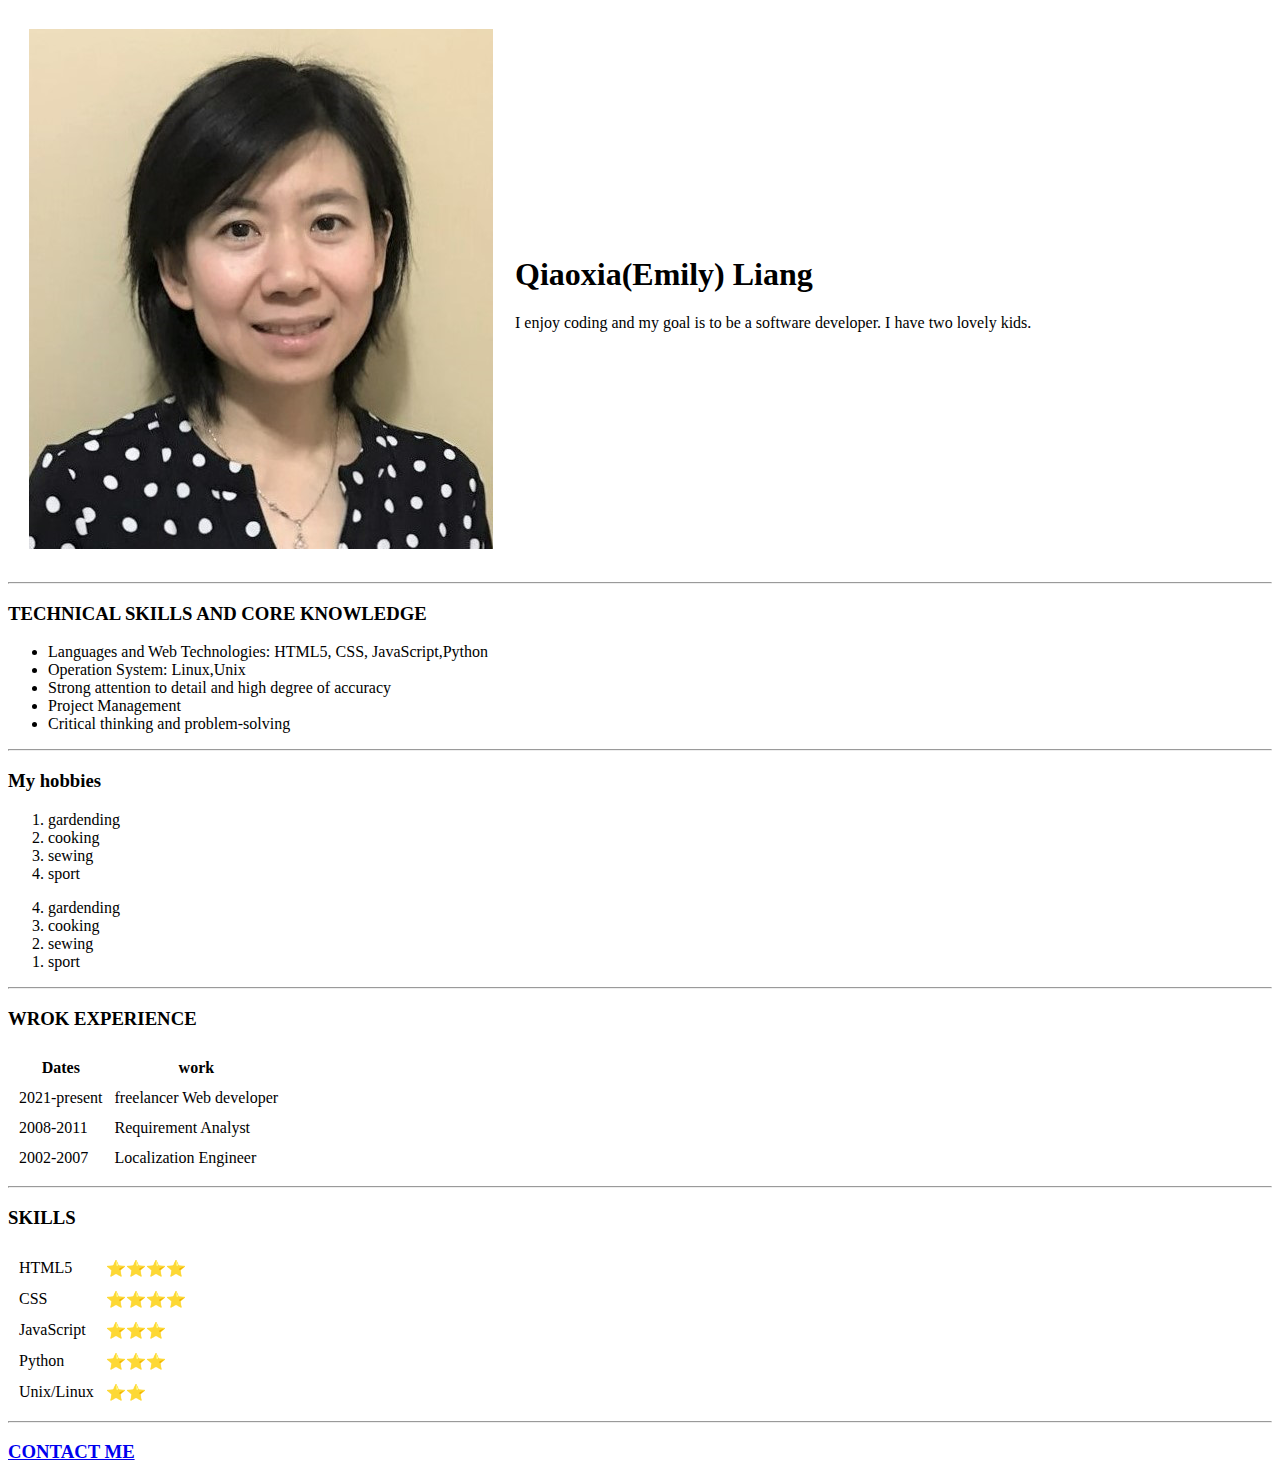
==== index.html @ 142632c4 "add an initial website file" ====
<!DOCTYPE html>
<html lang="en" dir="ltr">

<head>
  <meta charset="utf-8">
  <title>Qiaoxia(Emily)'s Homepage</title>
</head>

<body>
  <table cellspacing='20'>
    <tr>
      <td> <img src="image\profile.jpg" alt="Qiaoxia profile image"></td>
      <td>
        <h1>Qiaoxia(Emily) Liang</h1>
        <p>I enjoy coding and my goal is to be a software developer. I have two lovely kids.</p>
      </td>
    </tr>
  </table>


  <hr>
  <h3>TECHNICAL SKILLS AND CORE KNOWLEDGE</h3>
  <!-- use ul to nest; this is a comment -->
  <ul>
    <li>Languages and Web Technologies: HTML5, CSS, JavaScript,Python</li>
    <li> Operation System: Linux,Unix</li>
    <li>Strong attention to detail and high degree of accuracy </li>
    <li>Project Management </li>
    <li> Critical thinking and problem-solving </li>
  </ul>
  <hr>
  <h3>My hobbies</h3>
  <ol>
    <li>gardending </li>
    <li>cooking</li>
    <li>sewing</li>
    <li>sport</li>
  </ol>
  <ol reversed="reversed">
    <li>gardending </li>
    <li>cooking</li>
    <li>sewing</li>
    <li>sport</li>
  </ol>
    <hr>
  <h3>WROK EXPERIENCE</h3>
  <table  cellspacing='10'>
    <thead>
      <tr>
        <th>Dates</th>
        <th>work</th>
      </tr>
    </thead>
    <tbody>
      <tr>
        <td>2021-present</td>
        <td>freelancer Web developer</td>
      </tr>
      <tr>
        <td>2008-2011</td>
        <td>Requirement Analyst</td>
      </tr>
      <tr>
        <td>2002-2007</td>
        <td>Localization Engineer</td>
      </tr>
    </tbody>
  </table>
  <hr>
<h3>SKILLS</h3>
  <table  cellspacing='10'>
  <tr>
    <td>HTML5</td>
    <td>⭐⭐⭐⭐</td>
      </tr>
      <tr>
        <td>CSS</td>
        <td>⭐⭐⭐⭐</td>
      </tr>
      <tr>
        <td>JavaScript</td>
        <td>⭐⭐⭐</td>
      </tr>
      <tr>
        <td>Python</td>
        <td>⭐⭐⭐</td>
        <tr>
          <td>Unix/Linux</td>
          <td>⭐⭐</td>
        </tr>
      </tr>
</table>

  <hr>
  <h3><a href=contact.html#">CONTACT ME</a></h3>


</body>

</html>
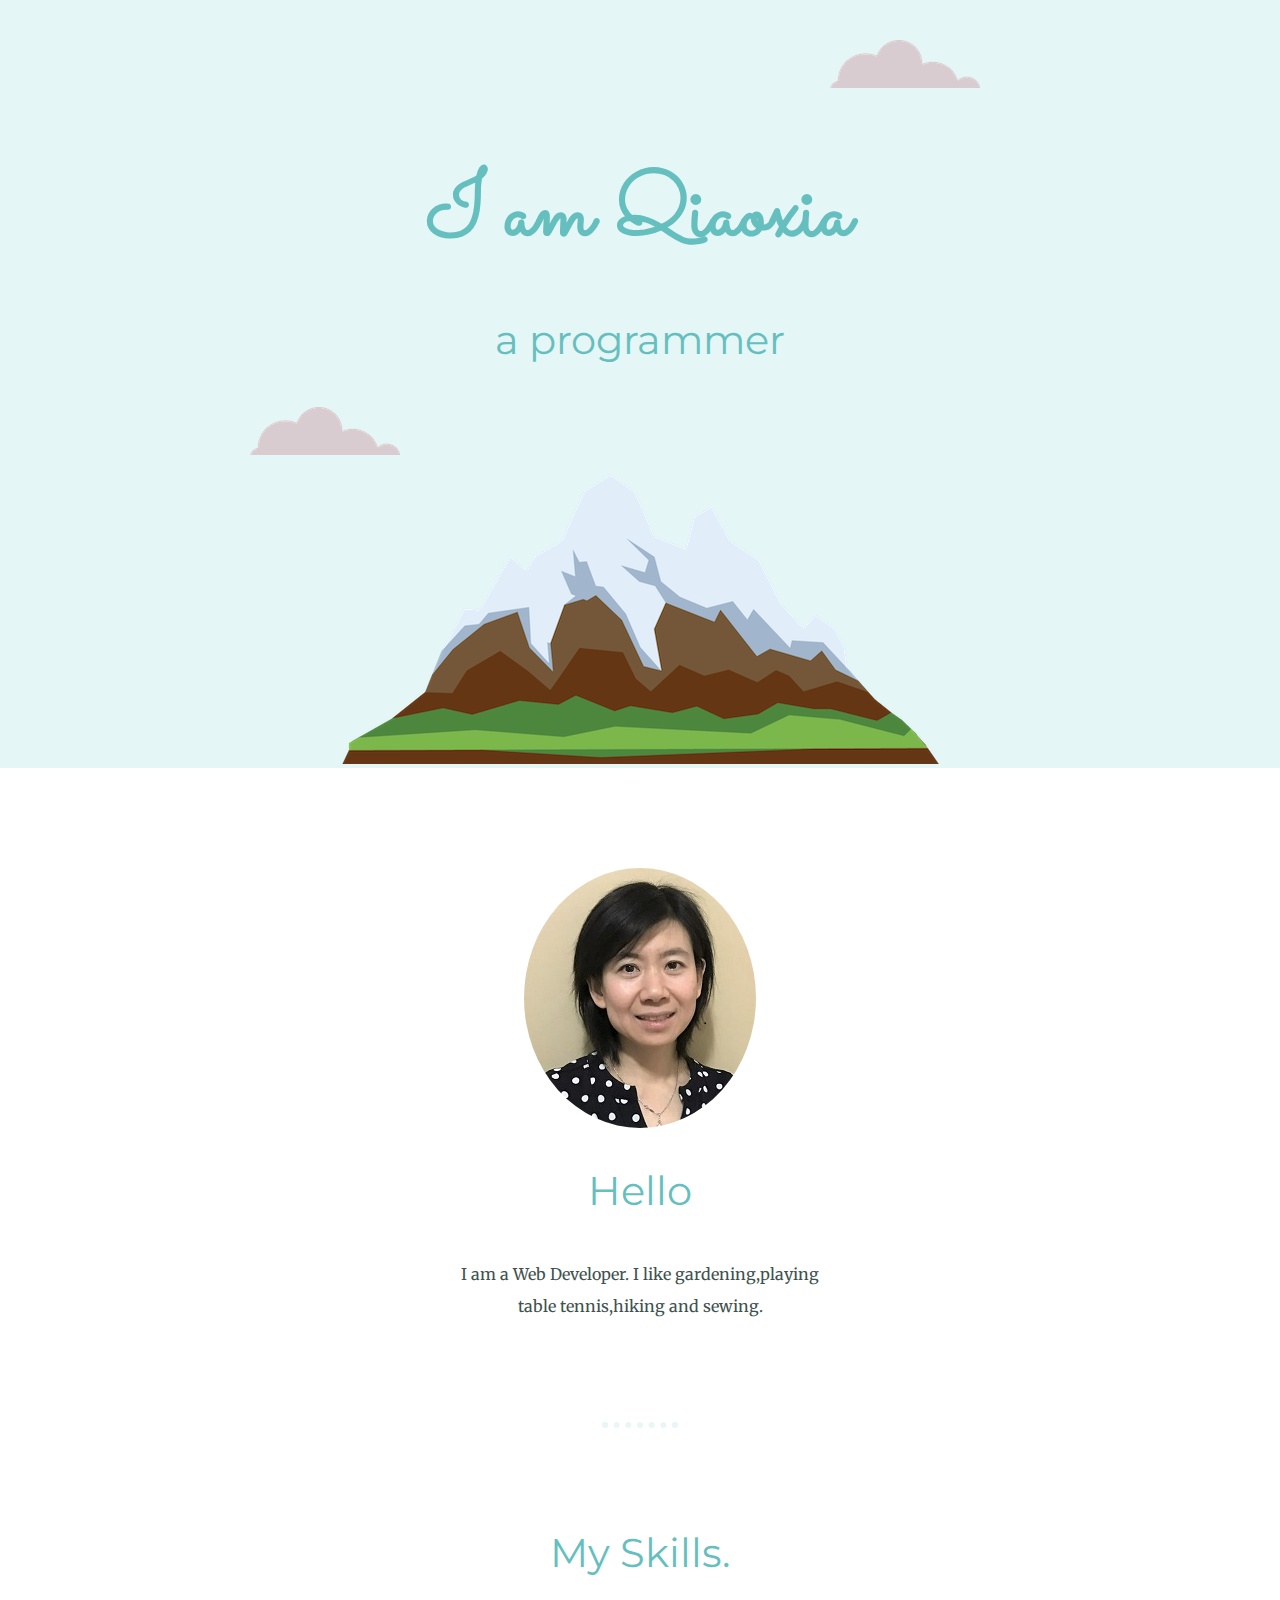
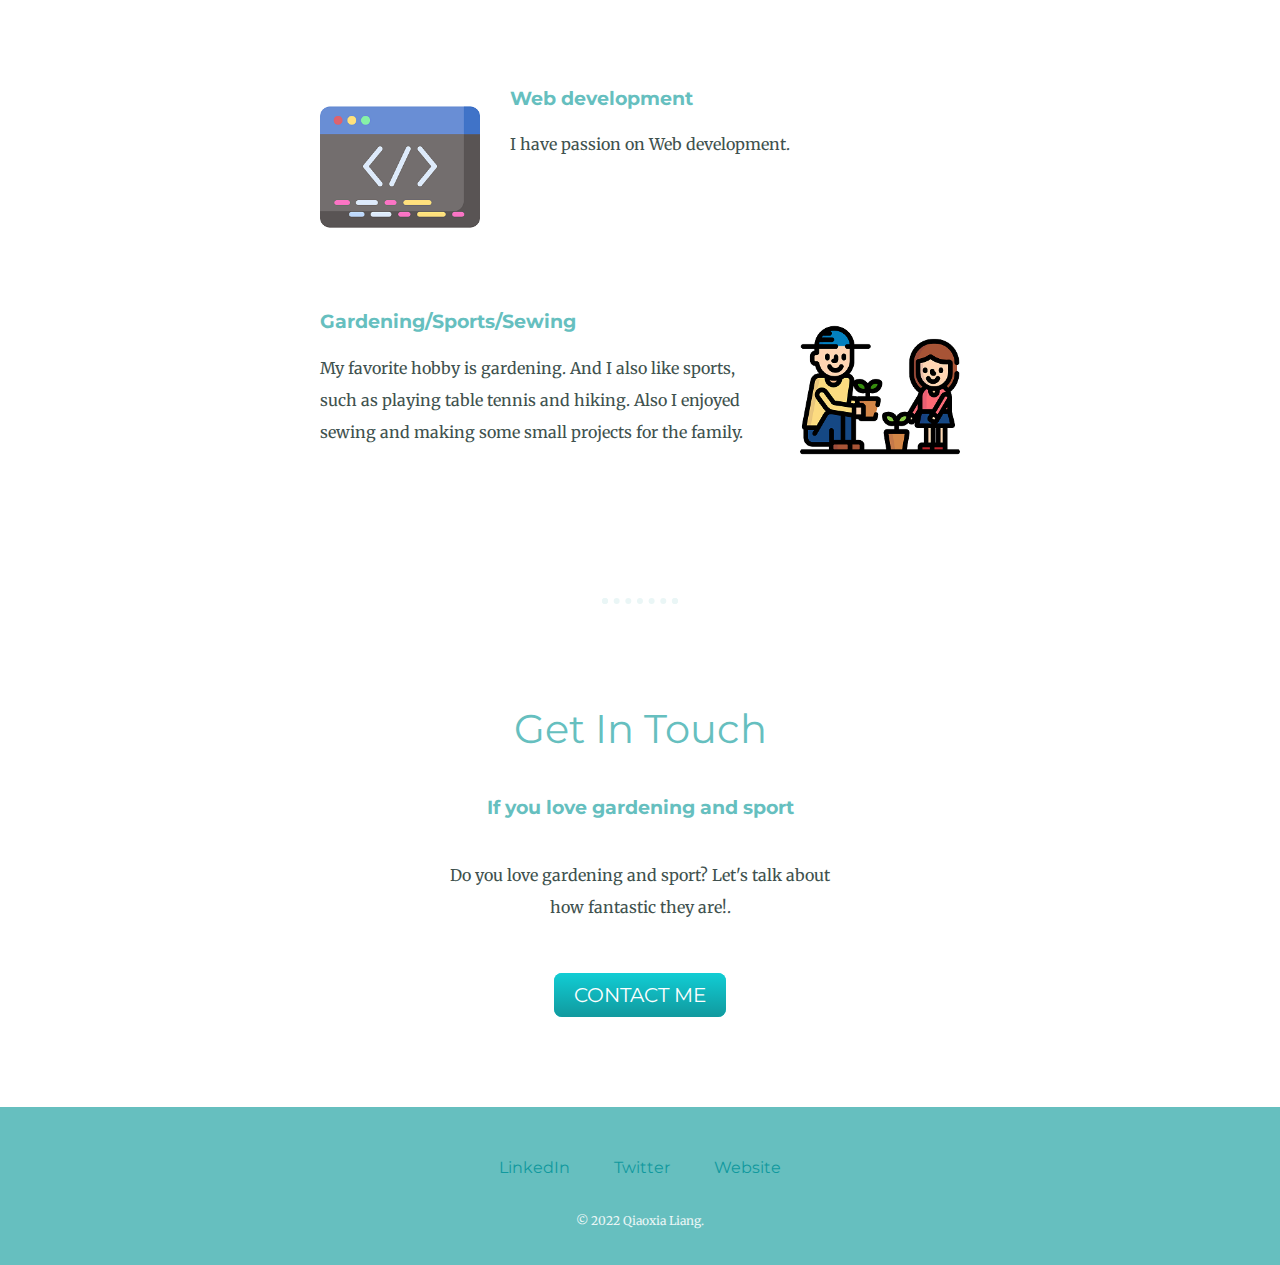
==== commit 6c992613: "Add files via upload" ====
--- a/index.html
+++ b/index.html
@@ -3,98 +3,70 @@
 
 <head>
   <meta charset="utf-8">
-  <title>Qiaoxia(Emily)'s Homepage</title>
+  <title>Qiaoxia Liang</title>
+  <link rel="stylesheet" href="css/styles.css">
+  <link rel="icon" href="favicon.ico">
+  <link rel="preconnect" href="https://fonts.googleapis.com">
+  <link rel="preconnect" href="https://fonts.gstatic.com" crossorigin>
+  <link href="https://fonts.googleapis.com/css2?family=Merriweather&family=Montserrat&family=Sacramento&display=swap" rel="stylesheet">
 </head>
 
 <body>
-  <table cellspacing='20'>
-    <tr>
-      <td> <img src="image\profile.jpg" alt="Qiaoxia profile image"></td>
-      <td>
-        <h1>Qiaoxia(Emily) Liang</h1>
-        <p>I enjoy coding and my goal is to be a software developer. I have two lovely kids.</p>
-      </td>
-    </tr>
-  </table>
+  <div class="top-container">
+    <img class="top-cloud" src="image\cloud.png" alt="cloud-image">
+    <h1>I am Qiaoxia</h1>
+    <h2>a programmer</h2>
+    <img class="bottom-cloud" src="image\cloud.png" alt="cloud-image">
+    <img src="image\mountain.png" alt="mountain-image">
+  </div>
+
+  <div class="middle-container">
+
+    <div class="profile">
+      <img class="profile-image"src="image\profile.jpg" alt="profileimage">
+      <h2>Hello</h2>
+      <p class='intro'>I am a Web Developer. I like gardening,playing table tennis,hiking and sewing.</p>
+    </div>
+
+    <hr>
+
+    <div class="skills">
+      <h2>My Skills.</h2>
+      <div class="skill-row">
+        <img class="programm-image" src="image\programming.png" alt="programming-image">
+        <h3>Web development</h3>
+        <p class="skill-description">I have passion on Web development.</p>
+      </div>
+      <div class="skill-row">
+        <img class="hobby-image" src="image\gardening.png" alt="gardening-image">
+        <h3>Gardening/Sports/Sewing</h3>
+        <p class="hobby-description">My favorite hobby is gardening.  And I also like sports, such as playing table tennis and hiking.  Also I enjoyed sewing and making some small projects for the family.</p>
+      </div>
+    </div>
+
+    <hr>
+
+    <div class="contact-me">
+      <h2>Get In Touch</h2>
+      <h3>If you love gardening and sport</h3>
+      <p class="contact-message">Do you love gardening and sport? Let's talk about how fantastic they are!.</p>
+      <a class="btn" href="emilyliang422@gmail.com">CONTACT ME</a>
+    </div>
+
+  </div>
 
 
-  <hr>
-  <h3>TECHNICAL SKILLS AND CORE KNOWLEDGE</h3>
-  <!-- use ul to nest; this is a comment -->
-  <ul>
-    <li>Languages and Web Technologies: HTML5, CSS, JavaScript,Python</li>
-    <li> Operation System: Linux,Unix</li>
-    <li>Strong attention to detail and high degree of accuracy </li>
-    <li>Project Management </li>
-    <li> Critical thinking and problem-solving </li>
-  </ul>
-  <hr>
-  <h3>My hobbies</h3>
-  <ol>
-    <li>gardending </li>
-    <li>cooking</li>
-    <li>sewing</li>
-    <li>sport</li>
-  </ol>
-  <ol reversed="reversed">
-    <li>gardending </li>
-    <li>cooking</li>
-    <li>sewing</li>
-    <li>sport</li>
-  </ol>
-    <hr>
-  <h3>WROK EXPERIENCE</h3>
-  <table  cellspacing='10'>
-    <thead>
-      <tr>
-        <th>Dates</th>
-        <th>work</th>
-      </tr>
-    </thead>
-    <tbody>
-      <tr>
-        <td>2021-present</td>
-        <td>freelancer Web developer</td>
-      </tr>
-      <tr>
-        <td>2008-2011</td>
-        <td>Requirement Analyst</td>
-      </tr>
-      <tr>
-        <td>2002-2007</td>
-        <td>Localization Engineer</td>
-      </tr>
-    </tbody>
-  </table>
-  <hr>
-<h3>SKILLS</h3>
-  <table  cellspacing='10'>
-  <tr>
-    <td>HTML5</td>
-    <td>⭐⭐⭐⭐</td>
-      </tr>
-      <tr>
-        <td>CSS</td>
-        <td>⭐⭐⭐⭐</td>
-      </tr>
-      <tr>
-        <td>JavaScript</td>
-        <td>⭐⭐⭐</td>
-      </tr>
-      <tr>
-        <td>Python</td>
-        <td>⭐⭐⭐</td>
-        <tr>
-          <td>Unix/Linux</td>
-          <td>⭐⭐</td>
-        </tr>
-      </tr>
-</table>
+  <div class="bottom-container">
+    <a class="footer-link" href="https://www.linkedin.com/in/qiaoxia-emily-liang/">LinkedIn</a>
+    <a class="footer-link" href="https://twitter.com/">Twitter</a>
+    <a class="footer-link" href="https://qiaoxiaemily.github.io/CV/">Website</a>
+    <p class='copyright'>© 2022 Qiaoxia Liang.</p>
+  </div>
 
-  <hr>
-  <h3><a href=contact.html#">CONTACT ME</a></h3>
+
+
 
 
 </body>
 
-</html>
+</html
--- a/css/styles.css
+++ b/css/styles.css
@@ -0,0 +1,174 @@
+html {}
+
+body {
+  margin: auto;
+  text-align: center;
+  font-family: "Merriweather", serif;
+  font-size: 100%;
+  color: #40514E;
+}
+
+h1 {
+  margin: 50px auto 0 auto;
+  font-family: "Sacramento", cursive;
+  font-size: 5.625rem;
+  color: #66BFBF;
+  /*line-height: 2; */
+}
+
+h2 {
+  color: #66BFBF;
+  font-family: "Montserrat", sans-serif;
+  font-size: 2.5rem;
+  font-weight: normal;
+  padding-bottom: 10px;
+}
+
+h3 {
+  color: #66BFBF;
+  font-family: "Montserrat", sans-serif;
+}
+
+p {
+  line-height: 2;
+}
+
+hr {
+  border: dotted #EAF6F6 6px;
+  border-bottom: none;
+  width: 5%;
+  margin: 100px auto;
+  /*
+  border-style: none;
+  border-top-style: dotted;
+  border-color:grey;
+  border-width:5px;
+  width:5%
+  */
+}
+
+a {
+  color: #11999E;
+  font-family: "Montserrat", sans-serif;
+  margin: 10px 20px;
+  text-decoration: none;
+}
+
+a:hover {
+  color: #EAF6F6;
+}
+
+.top-container {
+  background-color: #E4F6F6;
+  position: relative;
+  padding-top: 100px;
+}
+
+.top-cloud {
+  position: absolute;
+  top: 40px;
+  right: 300px;
+}
+
+.bottom-cloud {
+  position: absolute;
+  left: 250px;
+  bottom: 300;
+}
+
+.intro {
+  width: 30%;
+  margin: auto;
+}
+
+.middle-container {
+  margin: 100px 0;
+  /* padding-bottom: 100px;  */
+}
+
+.profile-image {
+border-radius: 50%;
+
+}
+/* use margin to positon the element*/
+.skill-row {
+  Width: 50%;
+  margin: 100px auto 150px auto;
+  text-align: left;
+  position: relative;
+}
+
+.programm-image {
+  width: 25%;
+  float: left;
+  margin-right: 30px;
+}
+
+.hobby-image {
+  width: 25%;
+  float: right;
+  margin-left: 30px;
+}
+
+/*
+.skill-description {
+  clear:left;
+}
+
+.hobby-description {
+  clear: right;
+}
+
+*/
+.bottom-container {
+  background-color: #66BFBF;
+  padding: 50px 0 20px;
+}
+
+.contact-message {
+  width: 30%;
+  margin: 40px auto 60px;
+}
+
+/*
+.footer-link{
+  color:#11999E;
+  display: inline-block;
+  margin: 50px;
+
+}
+
+*/
+/* why margin not working */
+.copyright {
+  color: #EAF6F6;
+  font-size: 0.75rem;
+  padding-top: 20px;
+}
+
+.btn {
+  background: #11cdd4;
+  background-image: -webkit-linear-gradient(top, #11cdd4, #11999e);
+  background-image: -moz-linear-gradient(top, #11cdd4, #11999e);
+  background-image: -ms-linear-gradient(top, #11cdd4, #11999e);
+  background-image: -o-linear-gradient(top, #11cdd4, #11999e);
+  background-image: linear-gradient(to bottom, #11cdd4, #11999e);
+  -webkit-border-radius: 8;
+  -moz-border-radius: 8;
+  border-radius: 8px;
+  font-family: "Montserrat", sans-serif;
+  color: WHITE;
+  font-size: 20px;
+  padding: 10px 20px 10px 20px;
+  text-decoration: none;
+}
+
+.btn:hover {
+  background: #30e3cb;
+  background-image: -webkit-linear-gradient(top, #30e3cb, #2bc4ad);
+  background-image: -moz-linear-gradient(top, #30e3cb, #2bc4ad);
+  background-image: -ms-linear-gradient(top, #30e3cb, #2bc4ad);
+  background-image: -o-linear-gradient(top, #30e3cb, #2bc4ad);
+  background-image: linear-gradient(to bottom, #30e3cb, #2bc4ad);
+  text-decoration: none;
+}
